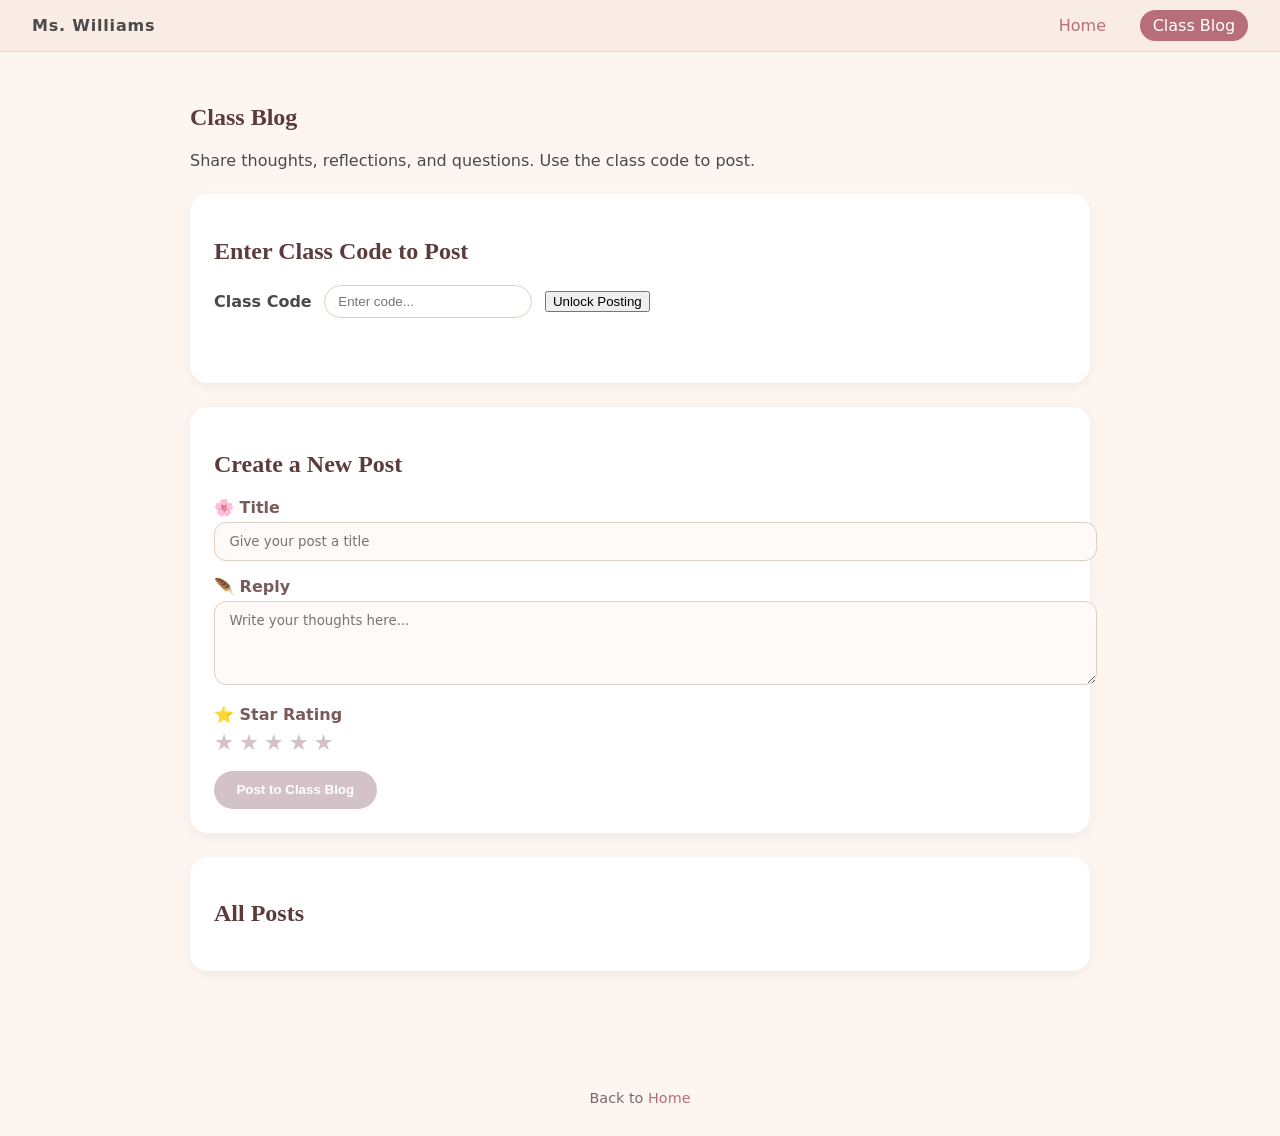
==== blog.html @ 6b726b75 "Add files via upload" ====
<!DOCTYPE html>
<html lang="en">
<head>
  <meta charset="UTF-8" />
  <title>Class Blog</title>
  <link rel="stylesheet" href="styles.css" />
</head>
<body>
  <header class="site-header">
    <div class="logo">Ms. Williams</div>
    <nav class="nav">
      <a href="index.html">Home</a>
      <a href="blog.html" class="active">Class Blog</a>
    </nav>
  </header>

  <main class="blog-main">
    <section class="blog-intro">
      <h1>Class Blog</h1>
      <p>
        Share thoughts, reflections, and questions. Use the class code to post.
      </p>
    </section>

    <!-- Password gate -->
    <section class="password-section">
      <h2>Enter Class Code to Post</h2>
      <div class="password-box">
        <label for="classCode">Class Code</label>
        <input type="password" id="classCode" placeholder="Enter code..." />
        <button id="codeSubmit">Unlock Posting</button>
        <p id="codeMessage" class="code-message"></p>
      </div>
    </section>

    <!-- Post form -->
    <section class="post-section">
      <h2>Create a New Post</h2>
      <form id="postForm">
        <div class="form-group">
          <label for="postTitle" class="soft-label">🌸 Title</label>
          <input type="text" id="postTitle" placeholder="Give your post a title" required />
        </div>

        <div class="form-group">
          <label for="postReply" class="soft-label">🪶 Reply</label>
          <textarea id="postReply" rows="4" placeholder="Write your thoughts here..." required></textarea>
        </div>

        <div class="form-group">
          <span class="soft-label">⭐ Star Rating</span>
          <div class="star-rating" id="starRating">
            <span data-value="1">★</span>
            <span data-value="2">★</span>
            <span data-value="3">★</span>
            <span data-value="4">★</span>
            <span data-value="5">★</span>
          </div>
          <input type="hidden" id="ratingValue" value="0" />
        </div>

        <button type="submit" class="primary-btn" disabled id="postSubmit">
          Post to Class Blog
        </button>
      </form>
    </section>

    <!-- Posts feed -->
    <section class="feed-section">
      <h2>All Posts</h2>
      <div id="postsContainer" class="posts-container">
        <!-- New posts will appear here -->
      </div>
    </section>
  </main>

  <footer class="site-footer">
    <p>Back to <a href="index.html">Home</a></p>
  </footer>

  <script src="blog.js"></script>
</body>
</html>
---- styles.css ----
/* Base */
body 
{
    margin: 0;
    font-family: "Quicksand", system-ui, -apple-system, sans-serif;
    background: #fdf6f0;
    color: #4a4a4a;
  }
  
  h1, h2, h3 
  {
    font-family: "Playfair Display", Georgia, serif;
    color: #5b3b3b;
  }
  
  a 
  {
    text-decoration: none;
    color: #b76e79;
  }
  
  /* Header */
  .site-header 
  {
    display: flex;
    justify-content: space-between;
    align-items: center;
    padding: 1rem 2rem;
    background: #f9ece4;
    border-bottom: 1px solid #e3d2c9;
  }
  
  .logo 
  {
    font-weight: 700;
    letter-spacing: 0.05em;
  }
  
  .nav a 
  {
    margin-left: 1rem;
    padding: 0.4rem 0.8rem;
    border-radius: 999px;
    transition: background 0.2s;
  }
  
  .nav a:hover 
  {
    background: #fdf0e7;
  }
  
  .nav .active 
  {
    background: #b76e79;
    color: #fff;
  }
  
  /* Home page */
  .home-main 
  {
    padding: 2rem;
    max-width: 900px;
    margin: 0 auto;
  }
  
  .hero 
  {
    text-align: center;
    margin-bottom: 2rem;
  }
  
  .subtitle 
  {
    margin-top: 0.5rem;
    color: #7a6a6a;
  }
  
  .quote 
  {
    margin-top: 1.5rem;
    padding: 1rem 1.5rem;
    background: #fff;
    border-left: 4px solid #c8d3c0;
    border-radius: 12px;
    font-style: italic;
  }
  
  .classes 
  {
    margin-top: 2rem;
  }
  
  .class-grid 
  {
    display: grid;
    grid-template-columns: repeat(auto-fit, minmax(220px, 1fr));
    gap: 1rem;
    margin-bottom: 1.5rem;
  }
  
  .class-card 
  {
    background: #fff;
    border-radius: 16px;
    padding: 1rem;
    box-shadow: 0 4px 10px rgba(0, 0, 0, 0.04);
  }
  
  /* Buttons */
  .primary-btn 
  {
    display: inline-block;
    padding: 0.7rem 1.4rem;
    border-radius: 999px;
    background: #b76e79;
    color: #fff;
    border: none;
    cursor: pointer;
    font-weight: 600;
    box-shadow: 0 4px 10px rgba(183, 110, 121, 0.3);
  }
  
  .primary-btn:disabled 
  {
    background: #d3c2c7;
    box-shadow: none;
    cursor: not-allowed;
  }
  
  /* Blog page */
  .blog-main 
  {
    padding: 2rem;
    max-width: 900px;
    margin: 0 auto;
  }
  
  .blog-intro 
  {
    margin-bottom: 1.5rem;
  }
  
  .password-section,
  .post-section,
  .feed-section 
  {
    background: #fff;
    border-radius: 18px;
    padding: 1.5rem;
    margin-bottom: 1.5rem;
    box-shadow: 0 4px 12px rgba(0, 0, 0, 0.05);
  }
  
  /* Password box */
  .password-box 
  {
    display: flex;
    flex-wrap: wrap;
    gap: 0.8rem;
    align-items: center;
  }
  
  .password-box label 
  {
    font-weight: 600;
  }
  
  .password-box input 
  {
    padding: 0.5rem 0.8rem;
    border-radius: 999px;
    border: 1px solid #e0cfc3;
    min-width: 180px;
  }
  
  .code-message 
  {
    flex-basis: 100%;
    font-size: 0.9rem;
  }
  
  /* Form */
  .form-group 
  {
    margin-bottom: 1rem;
  }
  
  .soft-label 
  {
    display: block;
    margin-bottom: 0.3rem;
    font-weight: 600;
    color: #7a5b5b;
  }
  
  input[type="text"],
  textarea 
  {
    width: 100%;
    padding: 0.7rem 0.9rem;
    border-radius: 12px;
    border: 1px solid #e0cfc3;
    background: #fdfaf7;
    font-family: inherit;
  }
  
  /* Star rating */
  .star-rating 
  {
    display: inline-flex;
    gap: 0.3rem;
    font-size: 1.4rem;
    cursor: pointer;
  }
  
  .star-rating span 
  {
    color: #d3c2c7;
    transition: color 0.2s, transform 0.1s;
  }
  
  .star-rating span.active 
  {
    color: #f5b642;
    transform: scale(1.1);
  }
  
  /* Posts feed */
  .posts-container 
  {
    display: flex;
    flex-direction: column;
    gap: 1rem;
  }
  
  .post-card 
  {
    background: #fdfaf7;
    border-radius: 16px;
    padding: 1rem;
    border: 1px solid #e8d9cf;
  }
  
  .post-header 
  {
    display: flex;
    justify-content: space-between;
    align-items: center;
  }
  
  .post-title 
  {
    font-weight: 700;
  }
  
  .post-rating 
  {
    color: #f5b642;
  }
  
  /* Footer */
  .site-footer 
  {
    padding: 1rem 2rem;
    text-align: center;
    font-size: 0.9rem;
    color: #7a6a6a;
    margin-top: 2rem;
  }
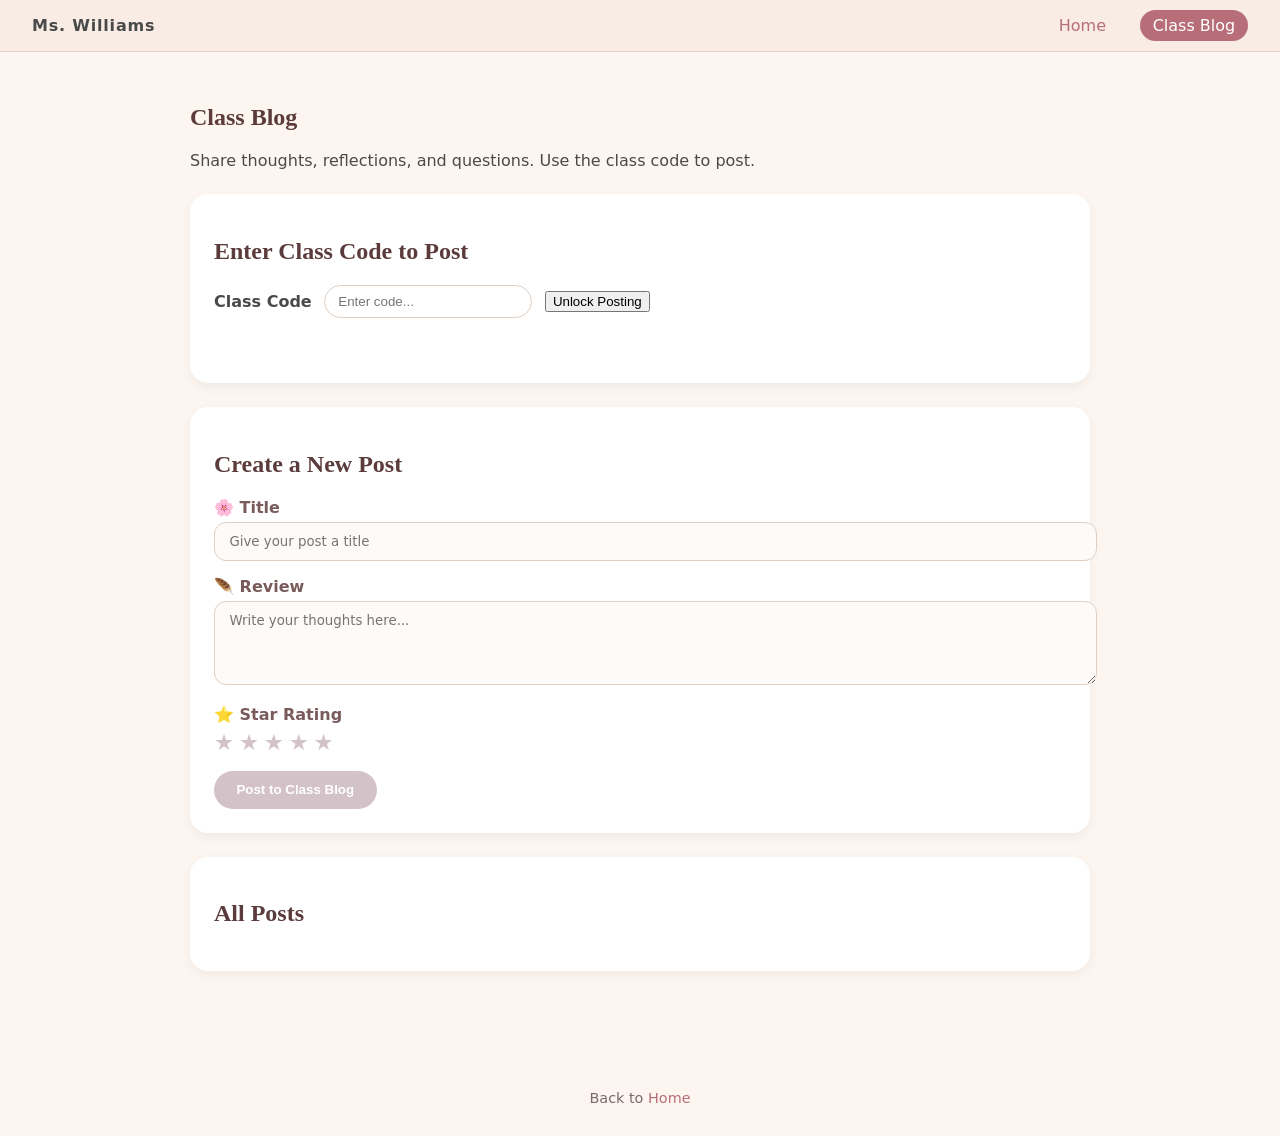
==== commit 0dabb204: "Update blog.html Changed reply to review" ====
--- a/blog.html
+++ b/blog.html
@@ -43,7 +43,7 @@
         </div>
 
         <div class="form-group">
-          <label for="postReply" class="soft-label">🪶 Reply</label>
+          <label for="postReply" class="soft-label">🪶 Review</label>
           <textarea id="postReply" rows="4" placeholder="Write your thoughts here..." required></textarea>
         </div>
 
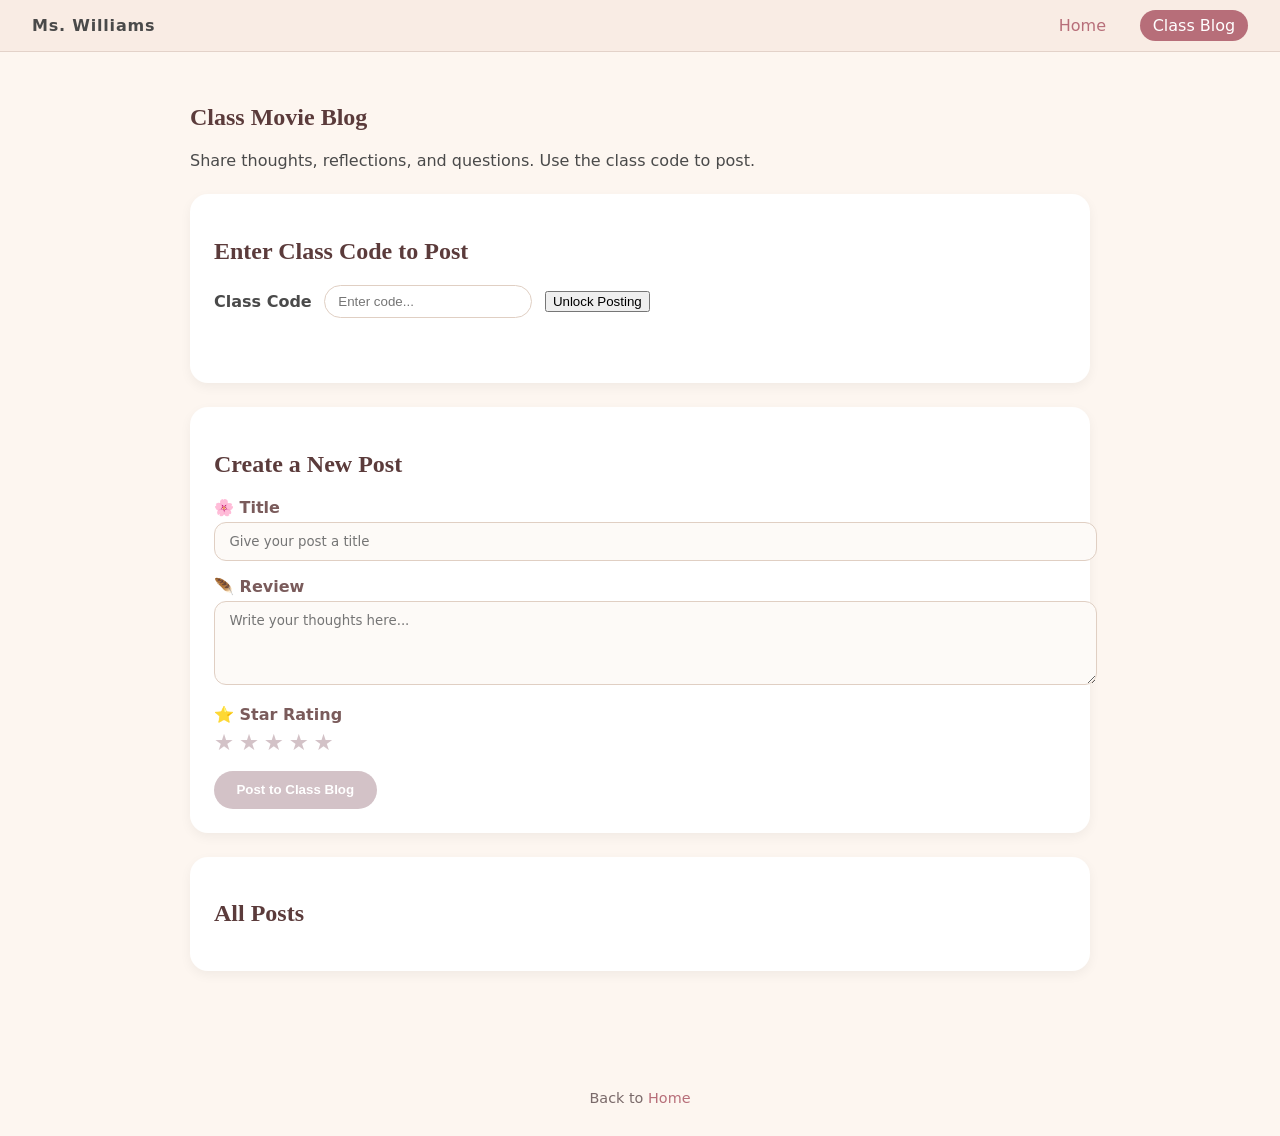
==== commit cff1b2a6: "Change blog title from 'Class Blog' to 'Class Movie Blog'" ====
--- a/blog.html
+++ b/blog.html
@@ -2,7 +2,7 @@
 <html lang="en">
 <head>
   <meta charset="UTF-8" />
-  <title>Class Blog</title>
+  <title>Class Movie Blog</title>
   <link rel="stylesheet" href="styles.css" />
 </head>
 <body>
@@ -16,7 +16,7 @@
 
   <main class="blog-main">
     <section class="blog-intro">
-      <h1>Class Blog</h1>
+      <h1>Class Movie Blog</h1>
       <p>
         Share thoughts, reflections, and questions. Use the class code to post.
       </p>
